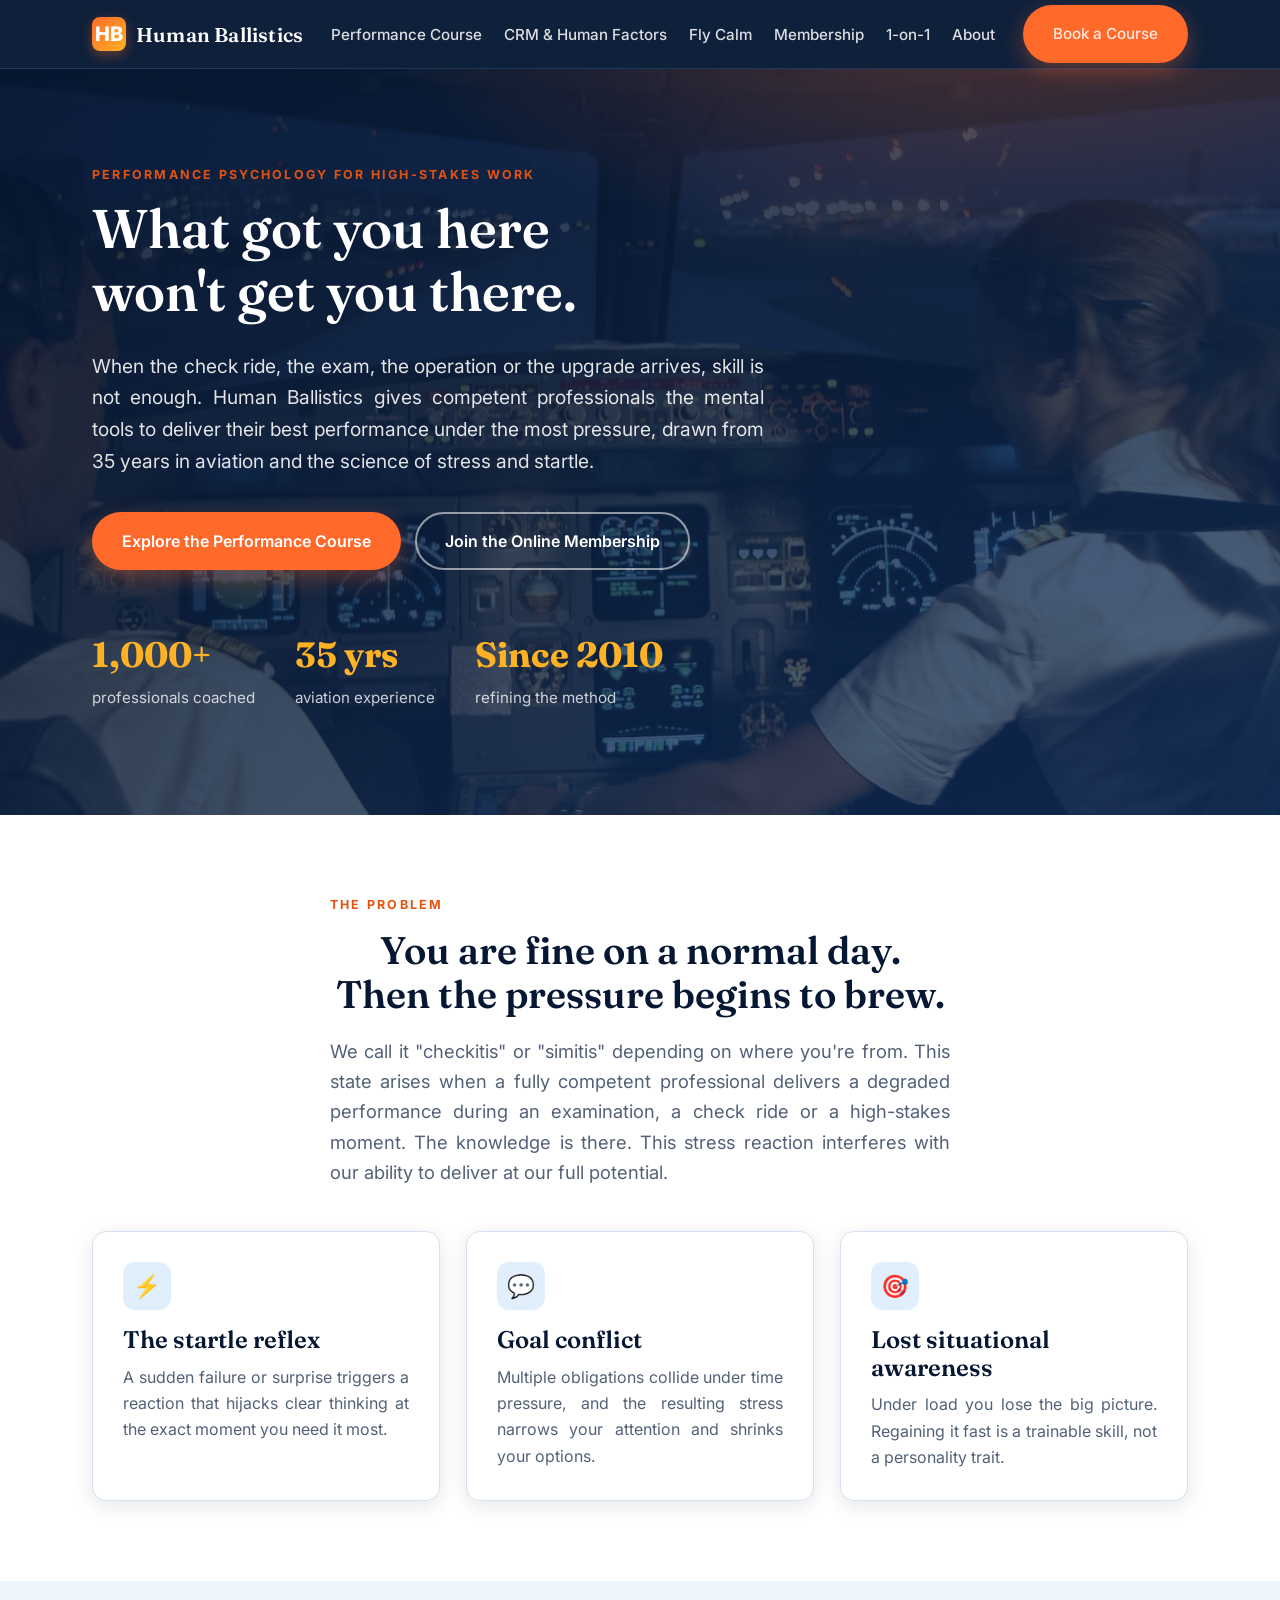
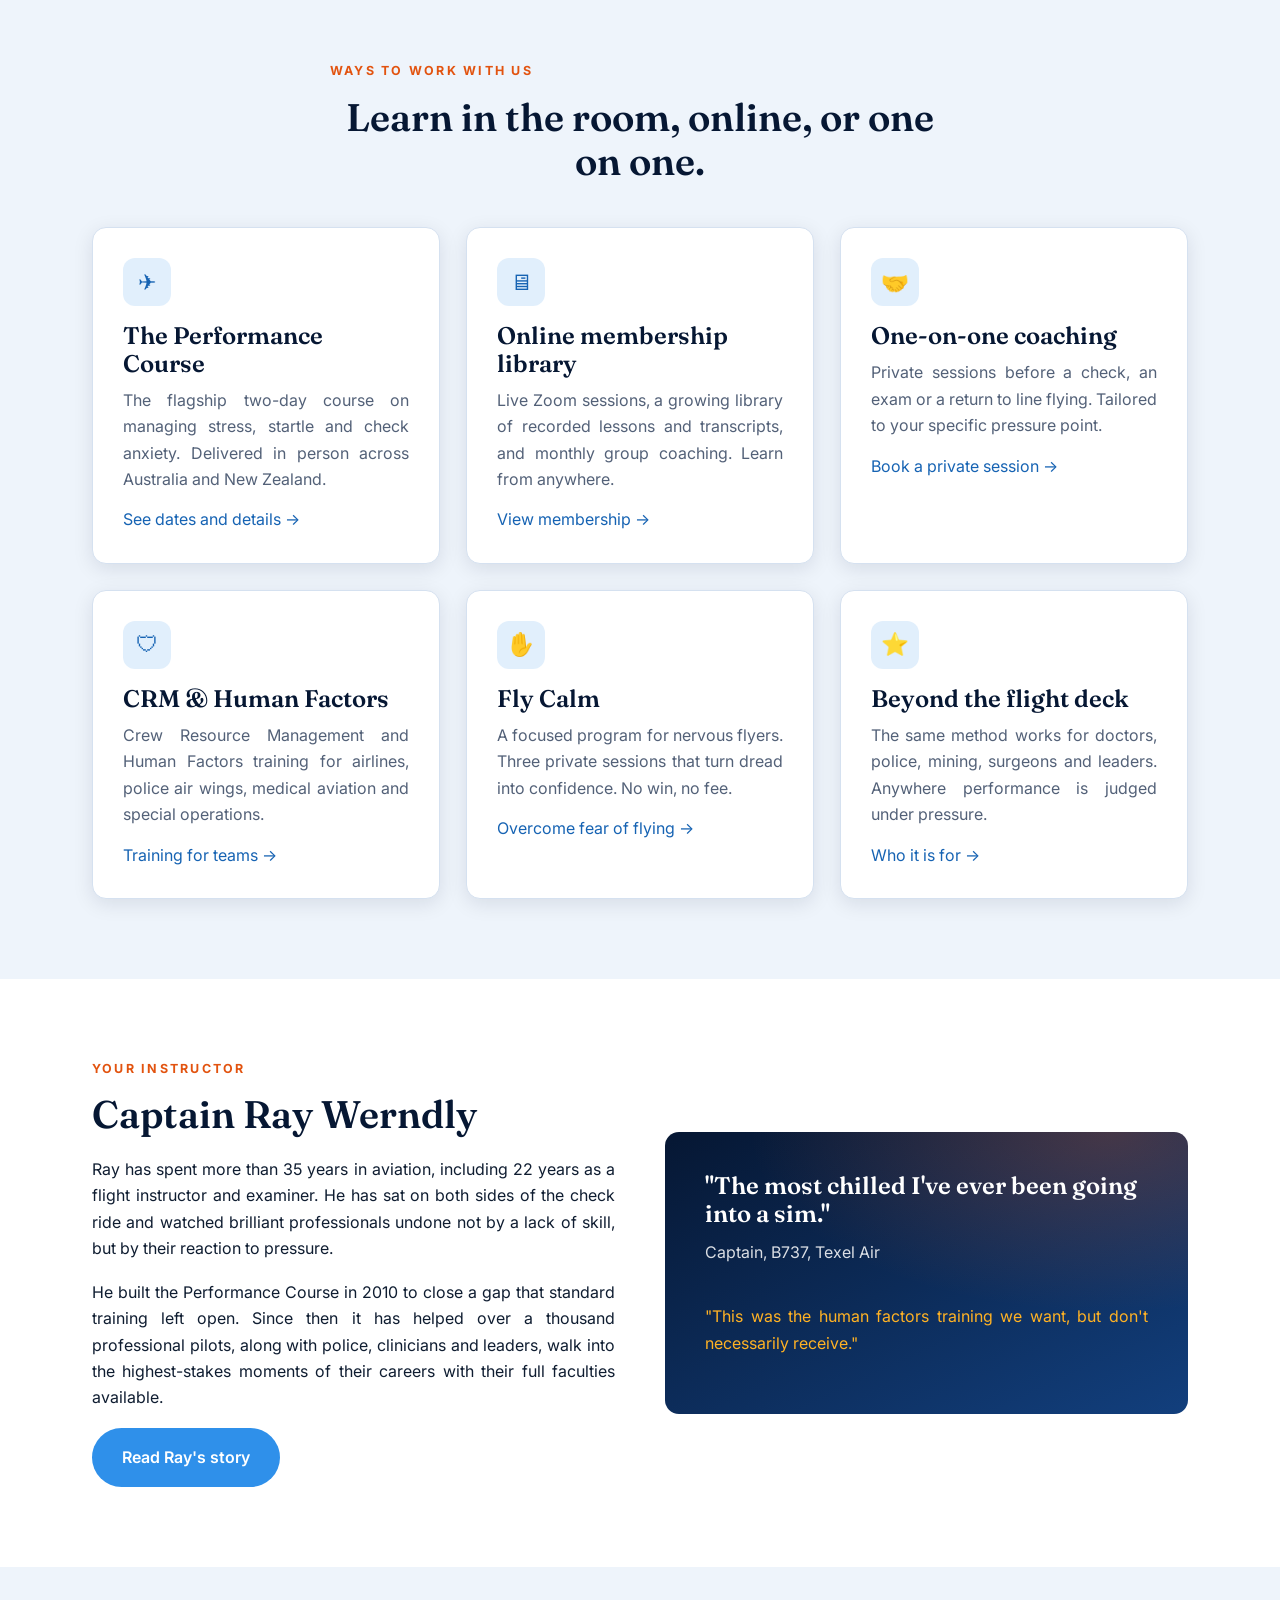
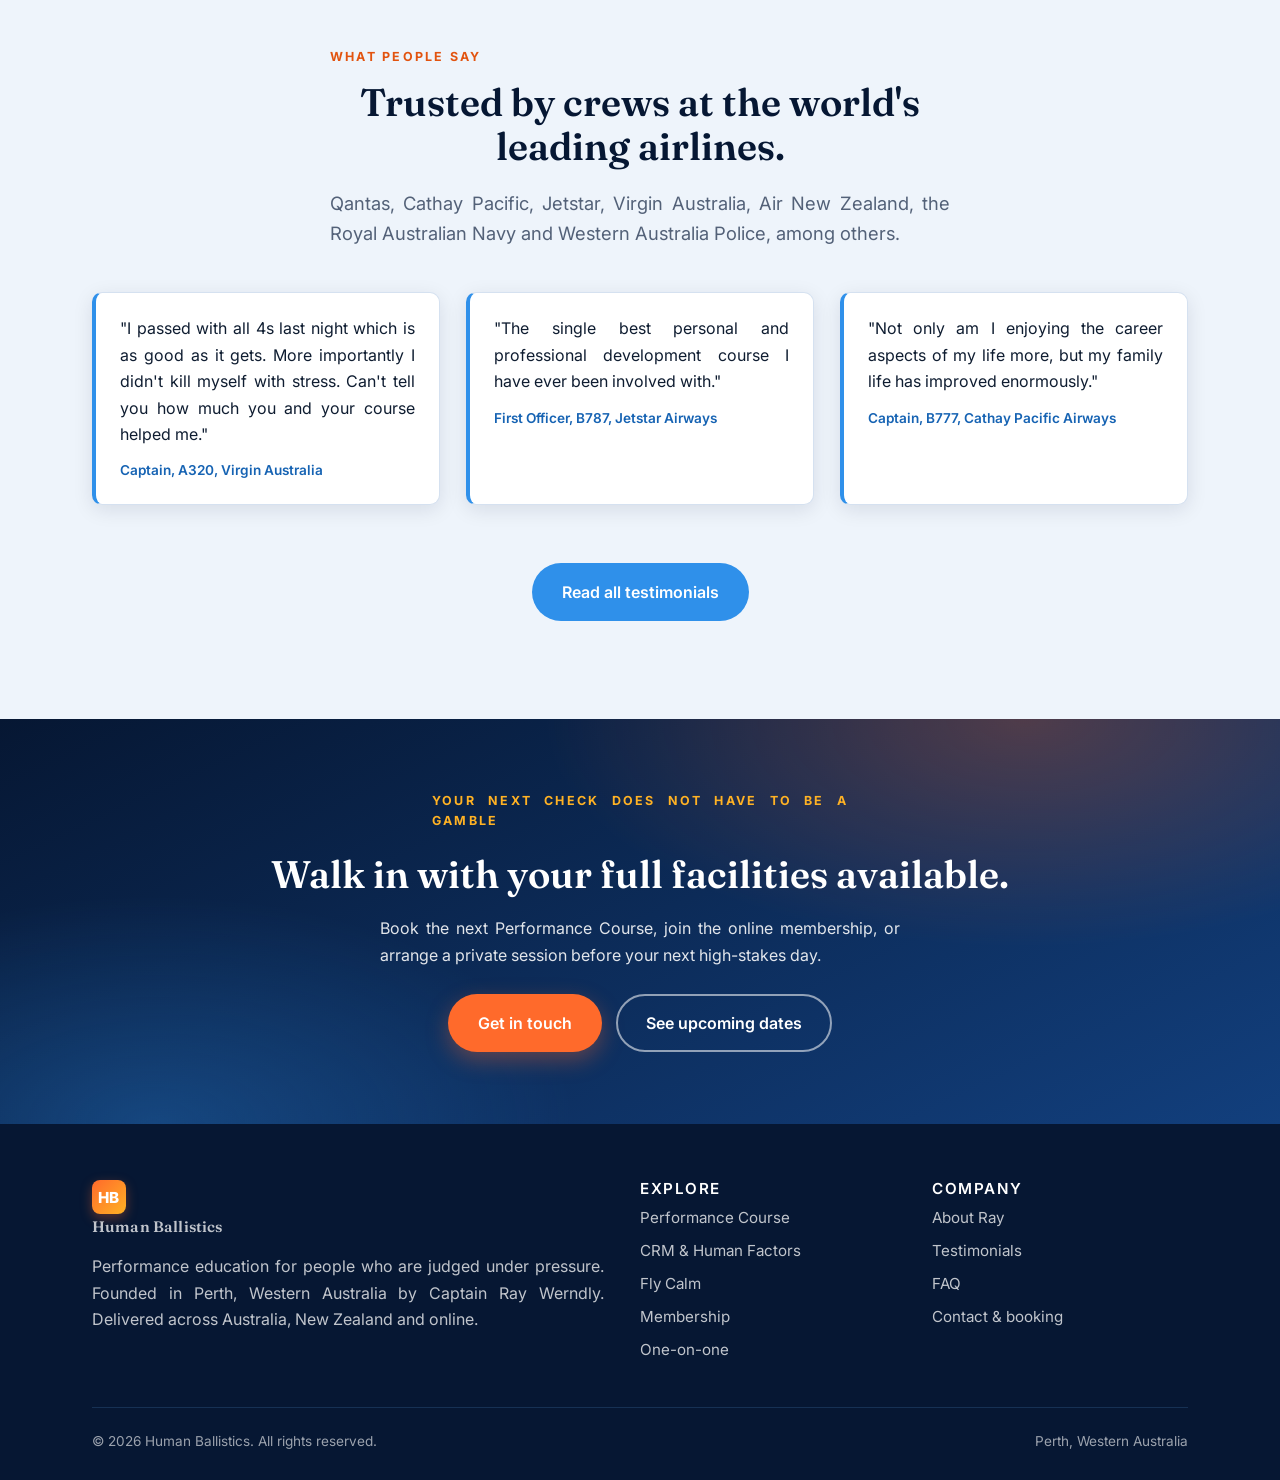
==== index.html @ b088965b "Add files via upload" ====
<!DOCTYPE html>
<html lang="en-AU">
<head>
  <meta charset="UTF-8">
  <meta name="viewport" content="width=device-width, initial-scale=1.0">
  <title>Human Ballistics | Performance Under Pressure for High-Stakes Professionals</title>
  <meta name="description" content="Human Ballistics helps pilots, doctors, police and high-stakes professionals perform at their best when it counts. Founded by Captain Ray Werndly. Live courses, online sessions and one-on-one coaching.">
  <link rel="preconnect" href="https://fonts.googleapis.com">
  <link rel="preconnect" href="https://fonts.gstatic.com" crossorigin>
  <link href="https://fonts.googleapis.com/css2?family=Fraunces:opsz,wght@9..144,400;9..144,600&family=Inter:wght@400;500;600;700&display=swap" rel="stylesheet">
  <link rel="stylesheet" href="css/styles.css">
</head>
<body>

  <!-- HEADER -->
  <header class="site-header">
    <div class="container nav">
      <a class="brand" href="index.html">
        <span class="mark">HB</span> Human Ballistics
      </a>
      <button class="nav-toggle" aria-label="Menu">&#9776;</button>
      <ul class="nav-links">
        <li><a href="performance-course.html">Performance Course</a></li>
        <li><a href="crm-humanfactors.html">CRM &amp; Human Factors</a></li>
        <li><a href="fly-calm.html">Fly Calm</a></li>
        <li><a href="membership.html">Membership</a></li>
        <li><a href="one-on-one.html">1-on-1</a></li>
        <li><a href="about.html">About</a></li>
        <li class="nav-cta"><a class="btn btn-primary" href="contact.html">Book a Course</a></li>
      </ul>
    </div>
  </header>

  <!-- HERO -->
  <section class="hero hero--photo" style="background-image:url('assets/hero-cockpit-dusk.jpg')">
    <div class="container">
      <p class="eyebrow">Performance psychology for high-stakes work</p>
      <h1>What got you here won't get you there.</h1>
      <p class="lead">When the check ride, the exam, the operation or the upgrade arrives, skill is not enough. Human Ballistics gives competent professionals the mental tools to deliver their best performance under the most pressure, drawn from 35 years in aviation and the science of stress and startle.</p>
      <div class="hero-cta">
        <a class="btn btn-primary" href="performance-course.html">Explore the Performance Course</a>
        <a class="btn btn-ghost" href="membership.html">Join the Online Membership</a>
      </div>
      <div class="hero-stats">
        <div class="stat"><strong>1,000+</strong><span>professionals coached</span></div>
        <div class="stat"><strong>35 yrs</strong><span>aviation experience</span></div>
        <div class="stat"><strong>Since 2010</strong><span>refining the method</span></div>
      </div>
    </div>
  </section>

  <!-- PROBLEM -->
  <section class="section alt">
    <div class="container">
      <div class="section-head center">
        <p class="eyebrow">The problem</p>
        <h2>You are fine on a normal day. Then the pressure begins to brew.</h2>
        <p class="lead">We call it "checkitis" or "simitis" depending on where you're from. This state arises when a fully competent professional delivers a degraded performance during an examination, a check ride or a high-stakes moment. The knowledge is there. This stress reaction interferes with our ability to deliver at our full potential.</p>
      </div>
      <div class="grid grid-3">
        <div class="card">
          <div class="icon">&#9889;</div>
          <h3>The startle reflex</h3>
          <p>A sudden failure or surprise triggers a reaction that hijacks clear thinking at the exact moment you need it most.</p>
        </div>
        <div class="card">
          <div class="icon">&#128172;</div>
          <h3>Goal conflict</h3>
          <p>Multiple obligations collide under time pressure, and the resulting stress narrows your attention and shrinks your options.</p>
        </div>
        <div class="card">
          <div class="icon">&#127919;</div>
          <h3>Lost situational awareness</h3>
          <p>Under load you lose the big picture. Regaining it fast is a trainable skill, not a personality trait.</p>
        </div>
      </div>
    </div>
  </section>

  <!-- OFFERINGS -->
  <section class="section">
    <div class="container">
      <div class="section-head center">
        <p class="eyebrow">Ways to work with us</p>
        <h2>Learn in the room, online, or one on one.</h2>
      </div>
      <div class="grid grid-3">
        <div class="card">
          <div class="icon">&#9992;</div>
          <h3>The Performance Course</h3>
          <p>The flagship two-day course on managing stress, startle and check anxiety. Delivered in person across Australia and New Zealand.</p>
          <p style="margin-top:14px"><a href="performance-course.html">See dates and details &rarr;</a></p>
        </div>
        <div class="card">
          <div class="icon">&#128421;</div>
          <h3>Online membership library</h3>
          <p>Live Zoom sessions, a growing library of recorded lessons and transcripts, and monthly group coaching. Learn from anywhere.</p>
          <p style="margin-top:14px"><a href="membership.html">View membership &rarr;</a></p>
        </div>
        <div class="card">
          <div class="icon">&#129309;</div>
          <h3>One-on-one coaching</h3>
          <p>Private sessions before a check, an exam or a return to line flying. Tailored to your specific pressure point.</p>
          <p style="margin-top:14px"><a href="one-on-one.html">Book a private session &rarr;</a></p>
        </div>
        <div class="card">
          <div class="icon">&#128737;</div>
          <h3>CRM &amp; Human Factors</h3>
          <p>Crew Resource Management and Human Factors training for airlines, police air wings, medical aviation and special operations.</p>
          <p style="margin-top:14px"><a href="crm-humanfactors.html">Training for teams &rarr;</a></p>
        </div>
        <div class="card">
          <div class="icon">&#9995;</div>
          <h3>Fly Calm</h3>
          <p>A focused program for nervous flyers. Three private sessions that turn dread into confidence. No win, no fee.</p>
          <p style="margin-top:14px"><a href="fly-calm.html">Overcome fear of flying &rarr;</a></p>
        </div>
        <div class="card">
          <div class="icon">&#11088;</div>
          <h3>Beyond the flight deck</h3>
          <p>The same method works for doctors, police, mining, surgeons and leaders. Anywhere performance is judged under pressure.</p>
          <p style="margin-top:14px"><a href="about.html">Who it is for &rarr;</a></p>
        </div>
      </div>
    </div>
  </section>

  <!-- FOUNDER -->
  <section class="section alt">
    <div class="container split">
      <div>
        <p class="eyebrow">Your instructor</p>
        <h2>Captain Ray Werndly</h2>
        <p>Ray has spent more than 35 years in aviation, including 22 years as a flight instructor and examiner. He has sat on both sides of the check ride and watched brilliant professionals undone not by a lack of skill, but by their reaction to pressure.</p>
        <p>He built the Performance Course in 2010 to close a gap that standard training left open. Since then it has helped over a thousand professional pilots, along with police, clinicians and leaders, walk into the highest-stakes moments of their careers with their full faculties available.</p>
        <a class="btn btn-dark" href="about.html">Read Ray's story</a>
      </div>
      <div class="panel">
        <h3>"The most chilled I've ever been going into a sim."</h3>
        <p>Captain, B737, Texel Air</p>
        <p style="margin-top:20px; color: var(--amber);">"This was the human factors training we want, but don't necessarily receive."</p>
      </div>
    </div>
  </section>

  <!-- TESTIMONIAL STRIP -->
  <section class="section">
    <div class="container">
      <div class="section-head center">
        <p class="eyebrow">What people say</p>
        <h2>Trusted by crews at the world's leading airlines.</h2>
        <p class="lead">Qantas, Cathay Pacific, Jetstar, Virgin Australia, Air New Zealand, the Royal Australian Navy and Western Australia Police, among others.</p>
      </div>
      <div class="grid grid-3">
        <div class="quote">
          <p>"I passed with all 4s last night which is as good as it gets. More importantly I didn't kill myself with stress. Can't tell you how much you and your course helped me."</p>
          <div class="who">Captain, A320, Virgin Australia</div>
        </div>
        <div class="quote">
          <p>"The single best personal and professional development course I have ever been involved with."</p>
          <div class="who">First Officer, B787, Jetstar Airways</div>
        </div>
        <div class="quote">
          <p>"Not only am I enjoying the career aspects of my life more, but my family life has improved enormously."</p>
          <div class="who">Captain, B777, Cathay Pacific Airways</div>
        </div>
      </div>
      <p class="center" style="margin-top:32px"><a class="btn btn-dark" href="testimonials.html">Read all testimonials</a></p>
    </div>
  </section>

  <!-- CTA BAND -->
  <section class="cta-band">
    <div class="container">
      <p class="eyebrow" style="color: var(--amber);">Your next check does not have to be a gamble</p>
      <h2>Walk in with your full facilities available.</h2>
      <p>Book the next Performance Course, join the online membership, or arrange a private session before your next high-stakes day.</p>
      <div class="hero-cta" style="justify-content:center">
        <a class="btn btn-primary" href="contact.html">Get in touch</a>
        <a class="btn btn-ghost" href="performance-course.html">See upcoming dates</a>
      </div>
    </div>
  </section>

  <!-- FOOTER -->
  <footer class="site-footer">
    <div class="container">
      <div class="footer-grid">
        <div>
          <a class="brand" href="index.html" style="margin-bottom:14px"><span class="mark">HB</span> Human Ballistics</a>
          <p>Performance education for people who are judged under pressure. Founded in Perth, Western Australia by Captain Ray Werndly. Delivered across Australia, New Zealand and online.</p>
        </div>
        <div>
          <h4>Explore</h4>
          <a href="performance-course.html">Performance Course</a>
          <a href="crm-humanfactors.html">CRM &amp; Human Factors</a>
          <a href="fly-calm.html">Fly Calm</a>
          <a href="membership.html">Membership</a>
          <a href="one-on-one.html">One-on-one</a>
        </div>
        <div>
          <h4>Company</h4>
          <a href="about.html">About Ray</a>
          <a href="testimonials.html">Testimonials</a>
          <a href="faq.html">FAQ</a>
          <a href="contact.html">Contact &amp; booking</a>
        </div>
      </div>
      <!-- REBRAND NOTE: when the business is renamed, replace "Human Ballistics" and the "HB" monogram everywhere, and turn the line below into: Formerly Human Ballistics (humanballistics.com). -->
      <div class="footer-bottom">
        <span>&copy; <span class="year">2026</span> Human Ballistics. All rights reserved.</span>
        <span>Perth, Western Australia</span>
      </div>
    </div>
  </footer>

  <script src="js/main.js"></script>
</body>
</html>
---- css/styles.css ----
/* =========================================================
   Human Ballistics - shared stylesheet
   "Flight deck at dusk" aviation palette, sales-forward.
   Deep sky-blue gradients + sunset glow, with a punchy
   sunset-orange call-to-action colour.
   To rebrand: change the palette values in :root below and
   the wordmark text in each page header.
   ========================================================= */

:root {
  /* Deep sky (backgrounds, headers, gradients) */
  --navy: #061733;
  --navy-2: #0c2a57;
  --slate: #123f7d;

  /* Sky blue (aviation accent) */
  --sky: #2f90ea;
  --sky-light: #6bb8ff;
  --sky-dark: #1663b3;

  /* Sunset orange (the sales / call-to-action colour) */
  --accent: #ff6a2b;
  --accent-dark: #e2530f;

  /* Instrument amber (numbers, highlights). --amber kept as an
     alias so any older references still resolve. */
  --gold: #ffb224;
  --gold-dark: #d98a00;
  --amber: #ffb224;
  --amber-dark: #d98a00;

  --cream: #eef4fb;
  --ink: #0f1d31;
  --muted: #536178;
  --line: #d5e1f0;
  --white: #ffffff;

  --maxw: 1140px;
  --radius: 14px;
  --shadow: 0 12px 42px rgba(6, 23, 51, 0.16);
  --shadow-soft: 0 5px 20px rgba(6, 23, 51, 0.10);

  --font-head: "Fraunces", Georgia, "Times New Roman", serif;
  --font-body: "Inter", -apple-system, BlinkMacSystemFont, "Segoe UI", Roboto, Helvetica, Arial, sans-serif;
}

* { box-sizing: border-box; }

html { scroll-behavior: smooth; }

body {
  margin: 0;
  font-family: var(--font-body);
  color: var(--ink);
  background: var(--cream);
  line-height: 1.65;
  -webkit-font-smoothing: antialiased;
}

h1, h2, h3, h4 {
  font-family: var(--font-head);
  font-weight: 600;
  line-height: 1.15;
  color: var(--navy);
  margin: 0 0 0.5em;
}

h1 { font-size: clamp(2.1rem, 5vw, 3.4rem); }
h2 { font-size: clamp(1.6rem, 3.4vw, 2.4rem); }
h3 { font-size: clamp(1.2rem, 2.2vw, 1.5rem); }

p { margin: 0 0 1.1em; text-align: justify; }

a { color: var(--sky-dark); text-decoration: none; }
a:hover { text-decoration: underline; }

img { max-width: 100%; display: block; }

.container {
  width: 100%;
  max-width: var(--maxw);
  margin: 0 auto;
  padding: 0 22px;
}

.eyebrow {
  text-transform: uppercase;
  letter-spacing: 0.18em;
  font-size: 0.78rem;
  font-weight: 700;
  color: var(--accent-dark);
  margin-bottom: 0.8rem;
}

/* ---------- Buttons ---------- */
.btn {
  display: inline-block;
  padding: 14px 28px;
  border-radius: 999px;
  font-weight: 600;
  font-size: 1rem;
  cursor: pointer;
  border: 2px solid transparent;
  transition: transform 0.15s ease, box-shadow 0.15s ease, background 0.15s ease;
  text-decoration: none;
}
.btn:hover { text-decoration: none; transform: translateY(-2px); }
.btn-primary {
  background: var(--accent);
  color: var(--white);
  box-shadow: 0 8px 22px rgba(255, 106, 43, 0.34);
}
.btn-primary:hover { background: var(--accent-dark); color: var(--white); box-shadow: 0 10px 26px rgba(255, 106, 43, 0.42); }
.btn-ghost { background: transparent; color: var(--white); border-color: rgba(255,255,255,0.55); }
.btn-ghost:hover { background: rgba(255,255,255,0.14); }
.btn-dark { background: var(--sky); color: var(--white); }
.btn-dark:hover { background: var(--sky-dark); color: var(--white); }

/* ---------- Header / nav ---------- */
.site-header {
  position: sticky;
  top: 0;
  z-index: 50;
  background: rgba(6, 23, 51, 0.96);
  backdrop-filter: blur(8px);
  color: var(--white);
  border-bottom: 1px solid rgba(107,184,255,0.16);
}
.nav {
  display: flex;
  align-items: center;
  justify-content: space-between;
  height: 68px;
}
.brand {
  display: flex;
  align-items: center;
  gap: 10px;
  color: var(--white);
  font-family: var(--font-head);
  font-weight: 600;
  font-size: 1.25rem;
  letter-spacing: 0.01em;
}
.brand:hover { text-decoration: none; }
.brand .mark {
  width: 34px; height: 34px;
  display: grid; place-items: center;
  border-radius: 8px;
  background: linear-gradient(135deg, var(--accent) 0%, var(--gold) 100%);
  color: var(--white);
  font-weight: 800;
  font-family: var(--font-body);
  box-shadow: 0 4px 12px rgba(255,106,43,0.35);
}
.nav-links {
  display: flex;
  align-items: center;
  gap: 22px;
  list-style: none;
  margin: 0; padding: 0;
}
.nav-links a {
  color: rgba(255,255,255,0.85);
  font-size: 0.95rem;
  font-weight: 500;
}
.nav-links a:hover { color: var(--white); text-decoration: none; }
.nav-links a.active { color: var(--sky-light); }
.nav-cta { margin-left: 6px; }

.nav-toggle {
  display: none;
  background: none;
  border: 0;
  color: var(--white);
  font-size: 1.6rem;
  cursor: pointer;
}

/* ---------- Hero ---------- */
.hero {
  background:
    radial-gradient(1100px 480px at 78% -15%, rgba(255,106,43,0.30), transparent 60%),
    radial-gradient(900px 520px at 8% 8%, rgba(47,144,234,0.34), transparent 58%),
    linear-gradient(155deg, var(--navy) 0%, var(--navy-2) 46%, var(--slate) 100%);
  color: var(--white);
  padding: 96px 0 104px;
  position: relative;
  overflow: hidden;
}
.hero h1 { color: var(--white); max-width: 15ch; }
.hero .lead {
  font-size: 1.2rem;
  color: rgba(255,255,255,0.88);
  max-width: 56ch;
  margin-bottom: 1.8em;
}
.hero-cta { display: flex; gap: 14px; flex-wrap: wrap; }
.hero-stats {
  display: flex;
  gap: 40px;
  margin-top: 56px;
  flex-wrap: wrap;
}
.hero-stats .stat strong {
  display: block;
  font-family: var(--font-head);
  font-size: 2.2rem;
  color: var(--gold);
}
.hero-stats .stat span { color: rgba(255,255,255,0.78); font-size: 0.95rem; }

/* ---------- Sections ---------- */
.section { padding: 80px 0; }
.section-tight { padding: 56px 0; }
.section.alt { background: var(--white); }
.section-head { max-width: 62ch; margin-bottom: 44px; }
.section-head.center { margin-left: auto; margin-right: auto; text-align: center; }

/* ---------- Cards / grid ---------- */
.grid { display: grid; gap: 26px; }
.grid-3 { grid-template-columns: repeat(3, 1fr); }
.grid-2 { grid-template-columns: repeat(2, 1fr); }

.card {
  background: var(--white);
  border: 1px solid var(--line);
  border-radius: var(--radius);
  padding: 30px;
  box-shadow: var(--shadow-soft);
  transition: transform 0.18s ease, box-shadow 0.18s ease;
}
.card:hover { transform: translateY(-4px); box-shadow: var(--shadow); }
.card .icon {
  width: 48px; height: 48px;
  border-radius: 12px;
  background: rgba(47,144,234,0.14);
  color: var(--sky-dark);
  display: grid; place-items: center;
  font-size: 1.4rem;
  margin-bottom: 16px;
}
.card h3 { margin-bottom: 0.4em; }
.card p { color: var(--muted); margin-bottom: 0; }

/* Price cards */
.price-card { display: flex; flex-direction: column; }
.price-card .price {
  font-family: var(--font-head);
  font-size: 2.2rem;
  color: var(--navy);
  margin: 6px 0 2px;
}
.price-card .price small { font-size: 0.9rem; color: var(--muted); font-family: var(--font-body); }
.price-card ul { list-style: none; padding: 0; margin: 18px 0 24px; }
.price-card li { padding: 7px 0 7px 28px; position: relative; color: var(--ink); }
.price-card li::before {
  content: "\2713";
  position: absolute; left: 0; top: 7px;
  color: var(--accent); font-weight: 700;
}
.price-card .btn { margin-top: auto; text-align: center; }
.price-card.featured { border-color: var(--accent); border-width: 2px; box-shadow: var(--shadow); position: relative; }
.badge-pop {
  position: absolute; top: -13px; right: 22px;
  background: var(--accent); color: var(--white);
  font-size: 0.72rem; font-weight: 700; letter-spacing: 0.08em;
  text-transform: uppercase;
  padding: 5px 12px; border-radius: 999px;
  box-shadow: 0 4px 12px rgba(255,106,43,0.35);
}

/* ---------- Split feature ---------- */
.split { display: grid; grid-template-columns: 1fr 1fr; gap: 50px; align-items: center; }
.split .panel {
  background:
    radial-gradient(600px 300px at 85% 0%, rgba(255,106,43,0.24), transparent 60%),
    linear-gradient(155deg, var(--navy) 0%, var(--slate) 100%);
  color: var(--white); border-radius: var(--radius); padding: 40px;
  min-height: 260px; display: flex; flex-direction: column; justify-content: center;
}
.split .panel h3 { color: var(--white); }
.split .panel p { color: rgba(255,255,255,0.85); }

/* ---------- Testimonials ---------- */
.quote-grid { columns: 3; column-gap: 26px; }
.quote {
  break-inside: avoid;
  background: var(--white);
  border: 1px solid var(--line);
  border-left: 4px solid var(--sky);
  border-radius: 10px;
  padding: 22px 24px;
  margin-bottom: 26px;
  box-shadow: var(--shadow-soft);
}
.quote p { font-size: 1rem; color: var(--ink); margin-bottom: 12px; }
.quote .who { font-size: 0.85rem; color: var(--sky-dark); font-weight: 600; }

/* ---------- Steps ---------- */
.steps { counter-reset: step; display: grid; gap: 20px; }
.step { display: flex; gap: 18px; align-items: flex-start; }
.step .num {
  counter-increment: step;
  flex: 0 0 auto;
  width: 40px; height: 40px; border-radius: 50%;
  background: linear-gradient(135deg, var(--sky) 0%, var(--slate) 100%);
  color: var(--white);
  display: grid; place-items: center; font-weight: 700;
}
.step .num::before { content: counter(step); }
.step h4 { margin-bottom: 0.2em; }
.step p { color: var(--muted); margin-bottom: 0; }

/* ---------- CTA band ---------- */
.cta-band {
  background:
    radial-gradient(800px 380px at 80% 0%, rgba(255,106,43,0.28), transparent 60%),
    radial-gradient(700px 380px at 12% 100%, rgba(47,144,234,0.28), transparent 60%),
    linear-gradient(155deg, var(--navy) 0%, var(--slate) 100%);
  color: var(--white); text-align: center; padding: 72px 0;
}
.cta-band h2 { color: var(--white); }
.cta-band p { color: rgba(255,255,255,0.88); max-width: 52ch; margin: 0 auto 1.6em; }

/* ---------- FAQ ---------- */
.faq details {
  background: var(--white); border: 1px solid var(--line);
  border-radius: 10px; padding: 4px 22px; margin-bottom: 14px;
}
.faq summary {
  cursor: pointer; font-weight: 600; color: var(--navy);
  padding: 16px 0; list-style: none;
}
.faq summary::-webkit-details-marker { display: none; }
.faq summary::after { content: "+"; float: right; color: var(--accent-dark); font-size: 1.3rem; }
.faq details[open] summary::after { content: "\2212"; }
.faq details p { color: var(--muted); padding-bottom: 8px; }

/* ---------- Footer ---------- */
.site-footer {
  background: var(--navy); color: rgba(255,255,255,0.75);
  padding: 56px 0 28px; margin-top: 0;
}
.footer-grid { display: grid; grid-template-columns: 2fr 1fr 1fr; gap: 36px; }
.site-footer h4 { color: var(--white); font-family: var(--font-body); font-size: 0.95rem; text-transform: uppercase; letter-spacing: 0.1em; }
.site-footer a { color: rgba(255,255,255,0.75); display: block; margin-bottom: 8px; font-size: 0.95rem; }
.site-footer a:hover { color: var(--sky-light); text-decoration: none; }
.footer-bottom {
  border-top: 1px solid rgba(107,184,255,0.16);
  margin-top: 36px; padding-top: 22px;
  display: flex; justify-content: space-between; flex-wrap: wrap; gap: 10px;
  font-size: 0.85rem; color: rgba(255,255,255,0.6);
}

/* ---------- Utility ---------- */
.center { text-align: center; }
.mt-0 { margin-top: 0; }
.lead { font-size: 1.15rem; color: var(--muted); }
.pill {
  display: inline-block; padding: 5px 14px; border-radius: 999px;
  background: rgba(47,144,234,0.14); color: var(--sky-dark);
  font-size: 0.8rem; font-weight: 600; margin-bottom: 12px;
}
.note {
  background: rgba(255,178,36,0.12);
  border: 1px solid rgba(255,178,36,0.42);
  border-radius: 10px; padding: 16px 20px; color: var(--ink);
}

/* ---------- Photo hero (a real image behind the brand gradient) ----------
   Each page sets its own background-image inline on the .hero--photo section,
   for example: <section class="hero hero--photo" style="background-image:url('assets/xxx.jpg')">
   The ::before overlay keeps the same darkening gradient and orange glow on
   every page, so the heroes feel uniform while each photo differs.            */
.hero--photo {
  position: relative;
  isolation: isolate;
  background-size: cover;
  background-position: center 40%;
  background-repeat: no-repeat;
}
.hero--photo::before {
  content: "";
  position: absolute;
  inset: 0;
  z-index: 0;
  pointer-events: none;
  background:
    radial-gradient(1100px 480px at 80% -12%, rgba(255,106,43,0.30), transparent 60%),
    linear-gradient(155deg, rgba(6,23,51,0.90) 0%, rgba(10,32,66,0.82) 48%, rgba(16,52,104,0.72) 100%);
}
.hero--photo > .container { position: relative; z-index: 1; }

/* ---------- Images ---------- */
.figure-img {
  width: 100%;
  border-radius: var(--radius);
  box-shadow: var(--shadow);
  display: block;
}
.figure-cap {
  font-size: 0.88rem;
  color: var(--muted);
  margin-top: 10px;
  text-align: center;
}
/* Dark frame for diagrams that have a black background (e.g. the performance curve) */
.figure-dark {
  background: linear-gradient(160deg, var(--navy) 0%, var(--slate) 100%);
  border-radius: var(--radius);
  padding: 22px;
  box-shadow: var(--shadow);
}
.figure-dark img { width: 100%; border-radius: 8px; display: block; }
.media-round { border-radius: var(--radius); box-shadow: var(--shadow); width: 100%; aspect-ratio: 3 / 2; object-fit: cover; display: block; }
/* Wide cinematic banner (e.g. an airliner across the top of a page) */
.banner-img {
  width: 100%; aspect-ratio: 3 / 1; object-fit: cover; object-position: center 45%;
  border-radius: var(--radius); box-shadow: var(--shadow); display: block;
}
@media (max-width: 700px) { .banner-img { aspect-ratio: 16 / 10; } }

/* Small country flag next to a heading */
.flag {
  width: 26px; height: auto; border-radius: 4px;
  vertical-align: middle; margin-right: 9px;
  box-shadow: 0 1px 3px rgba(6,23,51,0.25);
}

/* ---------- Responsive ---------- */
@media (max-width: 900px) {
  .grid-3 { grid-template-columns: 1fr; }
  .grid-2 { grid-template-columns: 1fr; }
  .split { grid-template-columns: 1fr; }
  .quote-grid { columns: 2; }
  .footer-grid { grid-template-columns: 1fr 1fr; }
  .nav-links {
    display: none;
    position: absolute; top: 68px; left: 0; right: 0;
    flex-direction: column; align-items: flex-start;
    background: var(--navy); padding: 18px 22px; gap: 16px;
    border-bottom: 1px solid rgba(107,184,255,0.16);
  }
  .nav-links.open { display: flex; }
  .nav-toggle { display: block; }
  .hero-stats { gap: 28px; }
}
@media (max-width: 560px) {
  .quote-grid { columns: 1; }
  .footer-grid { grid-template-columns: 1fr; }
  .hero { padding: 68px 0 76px; }
  .section { padding: 56px 0; }
}
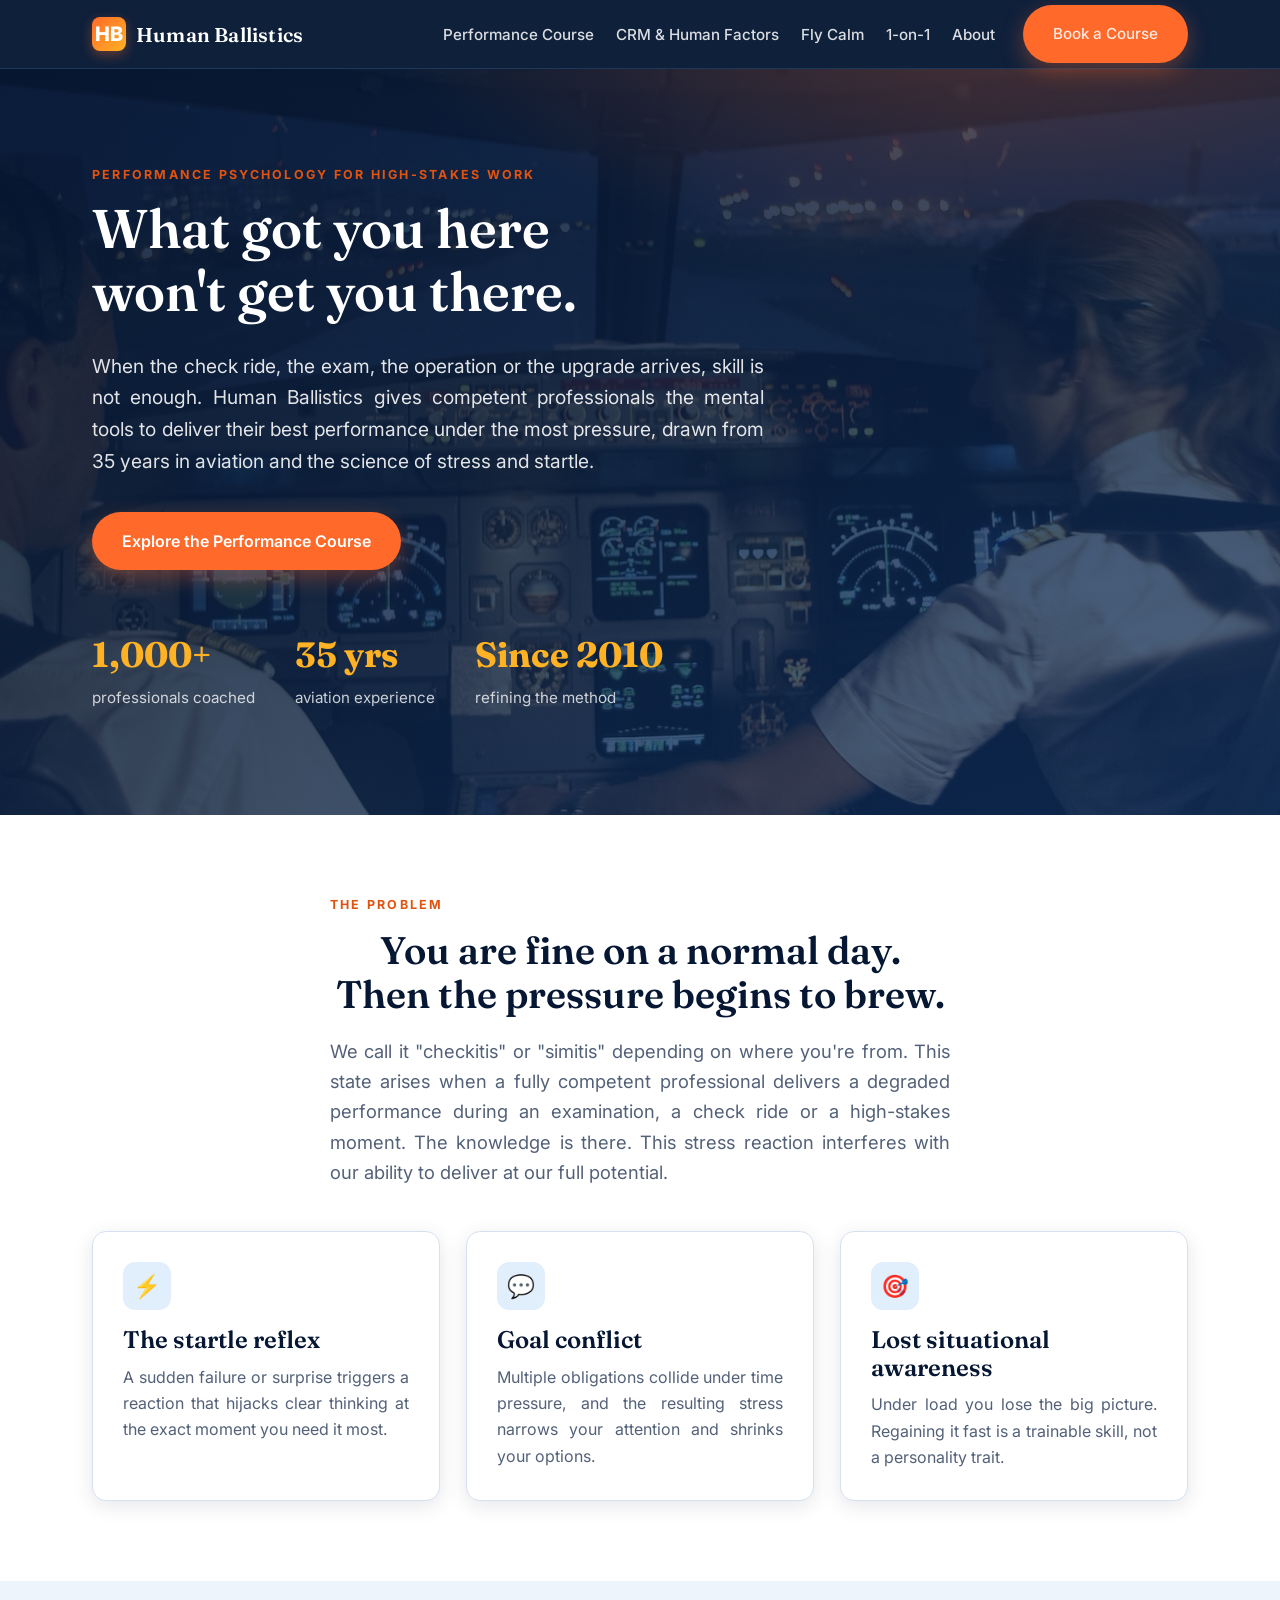
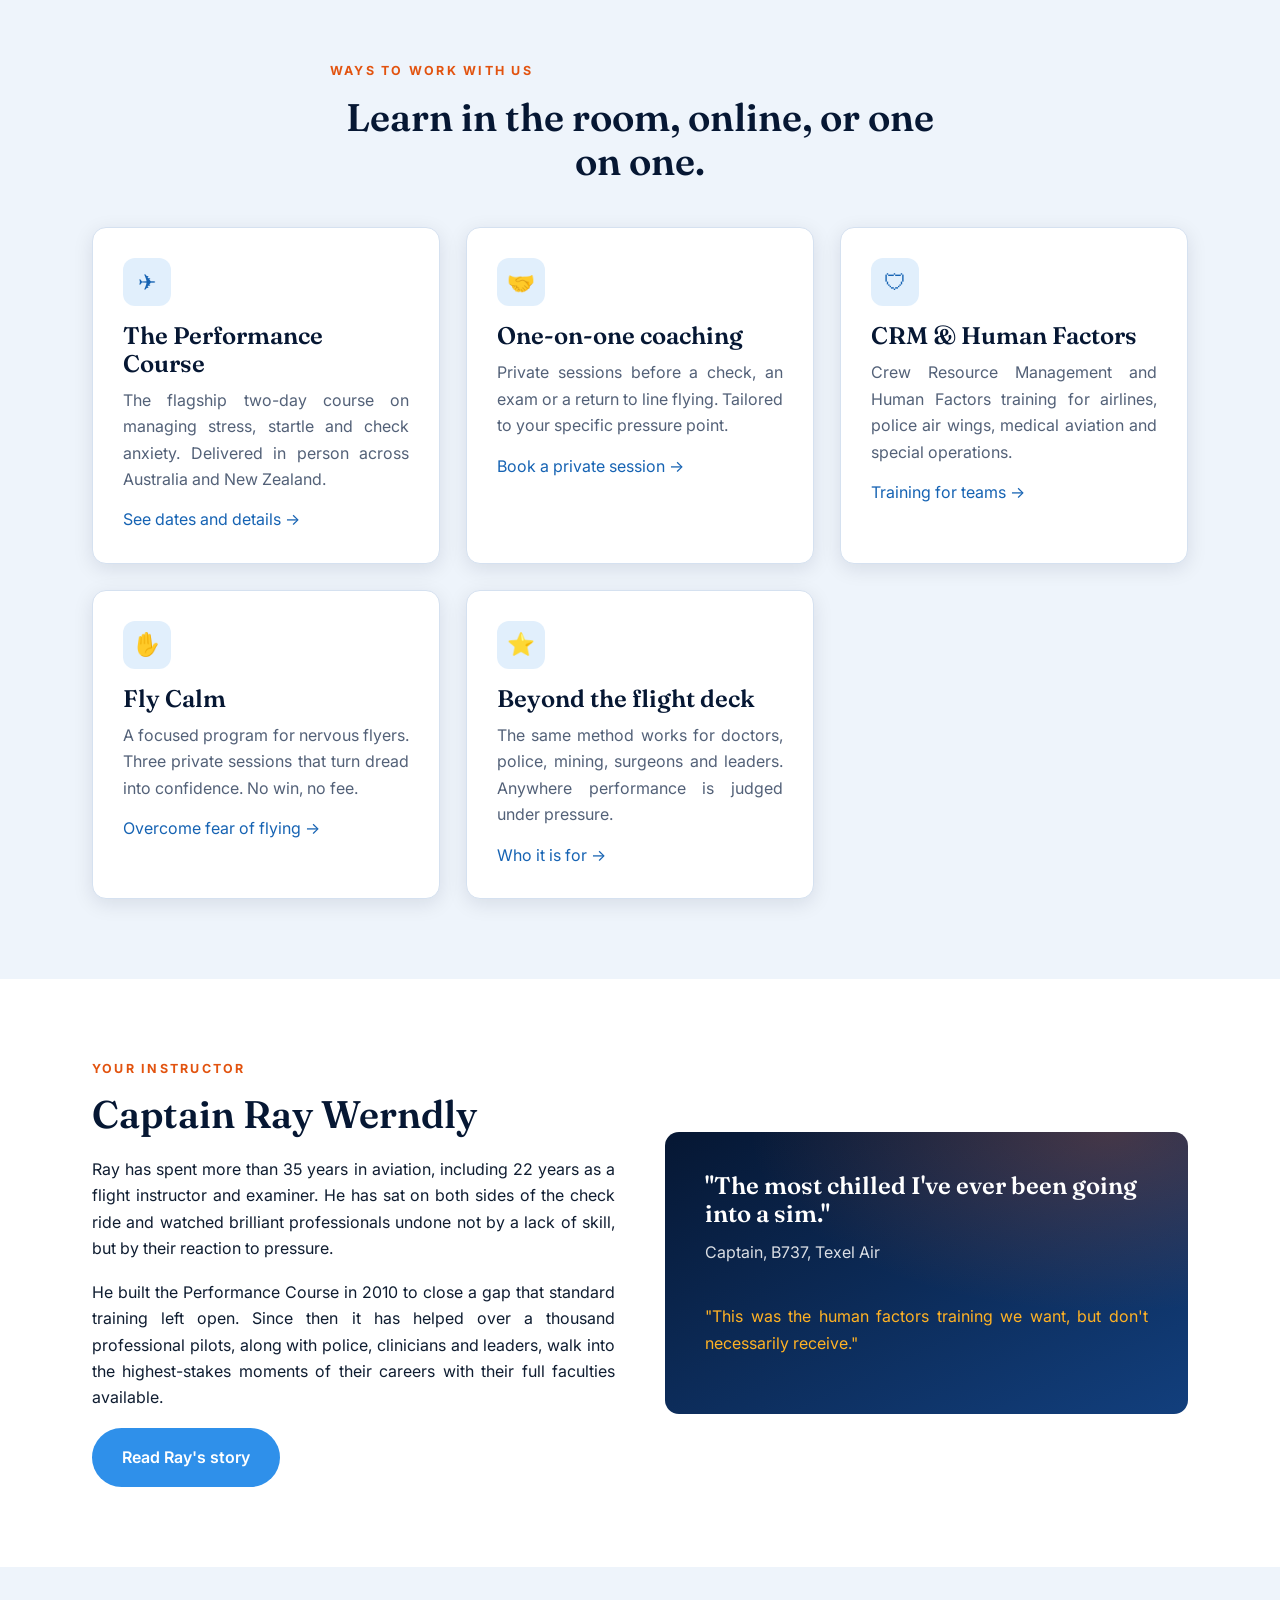
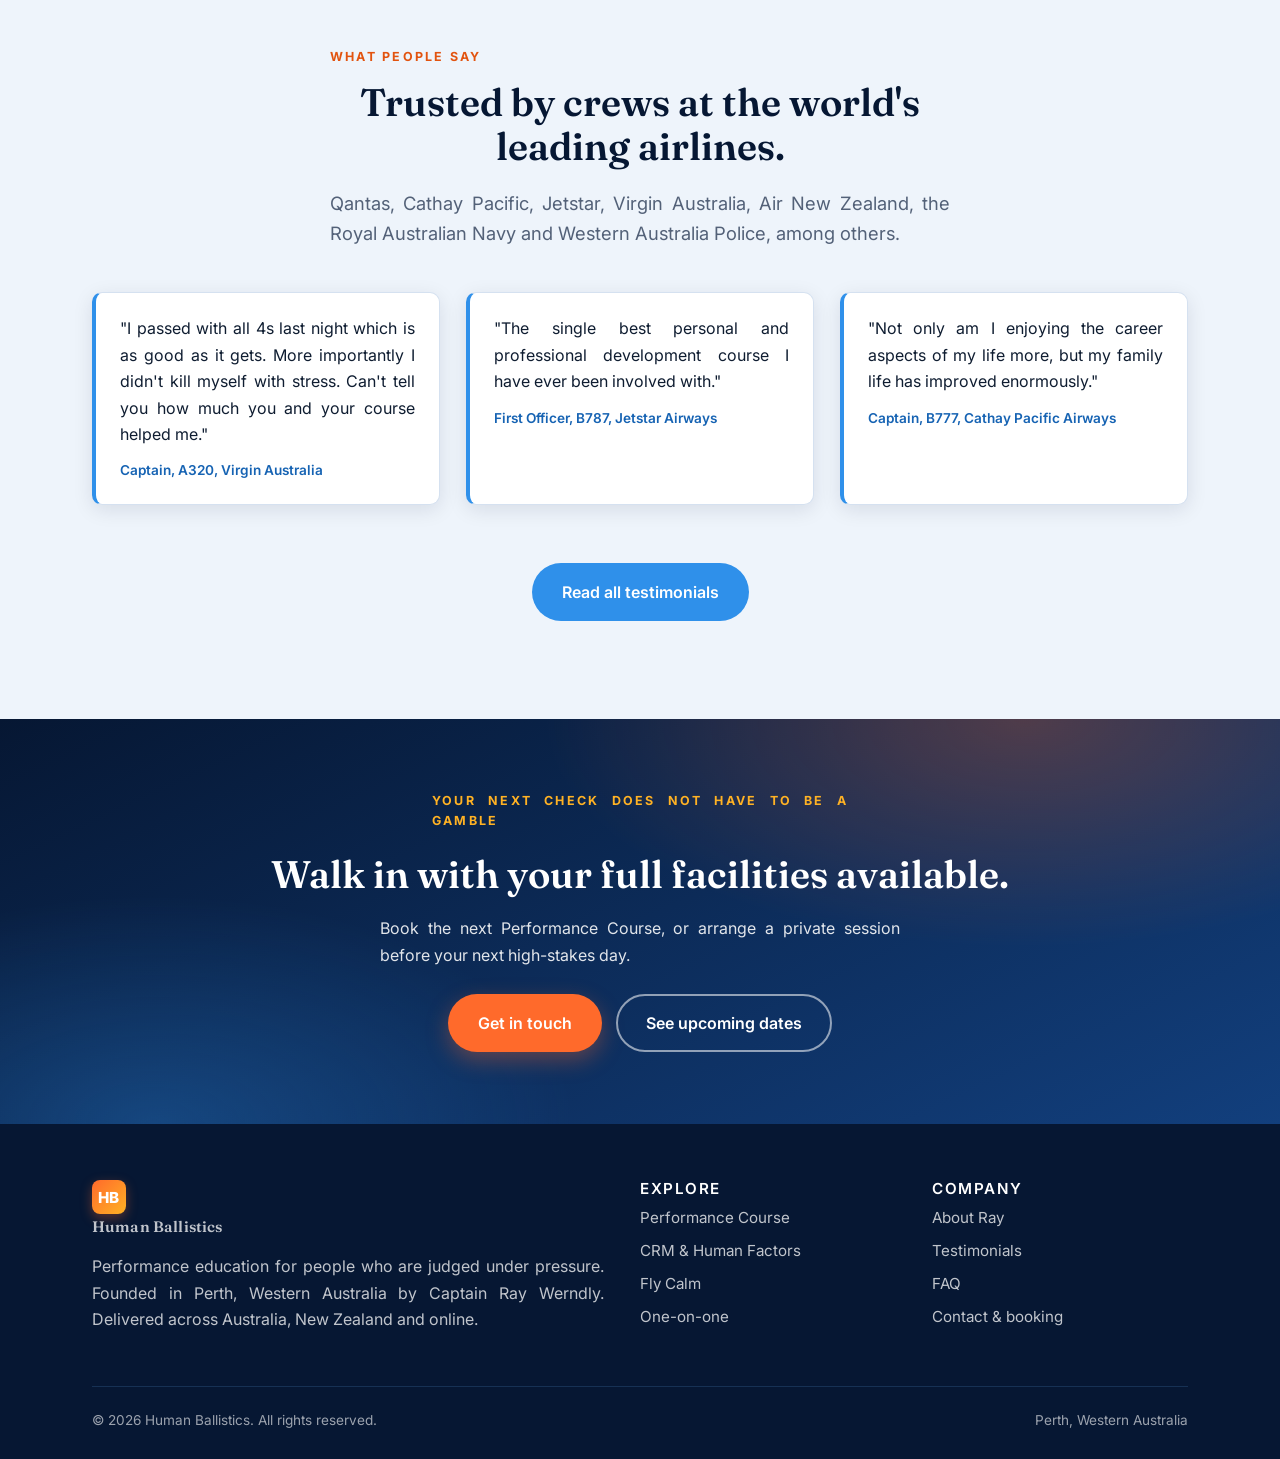
==== commit 93a3ab9b: "Add files via upload" ====
--- a/index.html
+++ b/index.html
@@ -23,7 +23,6 @@
         <li><a href="performance-course.html">Performance Course</a></li>
         <li><a href="crm-humanfactors.html">CRM &amp; Human Factors</a></li>
         <li><a href="fly-calm.html">Fly Calm</a></li>
-        <li><a href="membership.html">Membership</a></li>
         <li><a href="one-on-one.html">1-on-1</a></li>
         <li><a href="about.html">About</a></li>
         <li class="nav-cta"><a class="btn btn-primary" href="contact.html">Book a Course</a></li>
@@ -39,7 +38,6 @@
       <p class="lead">When the check ride, the exam, the operation or the upgrade arrives, skill is not enough. Human Ballistics gives competent professionals the mental tools to deliver their best performance under the most pressure, drawn from 35 years in aviation and the science of stress and startle.</p>
       <div class="hero-cta">
         <a class="btn btn-primary" href="performance-course.html">Explore the Performance Course</a>
-        <a class="btn btn-ghost" href="membership.html">Join the Online Membership</a>
       </div>
       <div class="hero-stats">
         <div class="stat"><strong>1,000+</strong><span>professionals coached</span></div>
@@ -90,12 +88,6 @@
           <h3>The Performance Course</h3>
           <p>The flagship two-day course on managing stress, startle and check anxiety. Delivered in person across Australia and New Zealand.</p>
           <p style="margin-top:14px"><a href="performance-course.html">See dates and details &rarr;</a></p>
-        </div>
-        <div class="card">
-          <div class="icon">&#128421;</div>
-          <h3>Online membership library</h3>
-          <p>Live Zoom sessions, a growing library of recorded lessons and transcripts, and monthly group coaching. Learn from anywhere.</p>
-          <p style="margin-top:14px"><a href="membership.html">View membership &rarr;</a></p>
         </div>
         <div class="card">
           <div class="icon">&#129309;</div>
@@ -174,7 +166,7 @@
     <div class="container">
       <p class="eyebrow" style="color: var(--amber);">Your next check does not have to be a gamble</p>
       <h2>Walk in with your full facilities available.</h2>
-      <p>Book the next Performance Course, join the online membership, or arrange a private session before your next high-stakes day.</p>
+      <p>Book the next Performance Course, or arrange a private session before your next high-stakes day.</p>
       <div class="hero-cta" style="justify-content:center">
         <a class="btn btn-primary" href="contact.html">Get in touch</a>
         <a class="btn btn-ghost" href="performance-course.html">See upcoming dates</a>
@@ -195,7 +187,6 @@
           <a href="performance-course.html">Performance Course</a>
           <a href="crm-humanfactors.html">CRM &amp; Human Factors</a>
           <a href="fly-calm.html">Fly Calm</a>
-          <a href="membership.html">Membership</a>
           <a href="one-on-one.html">One-on-one</a>
         </div>
         <div>
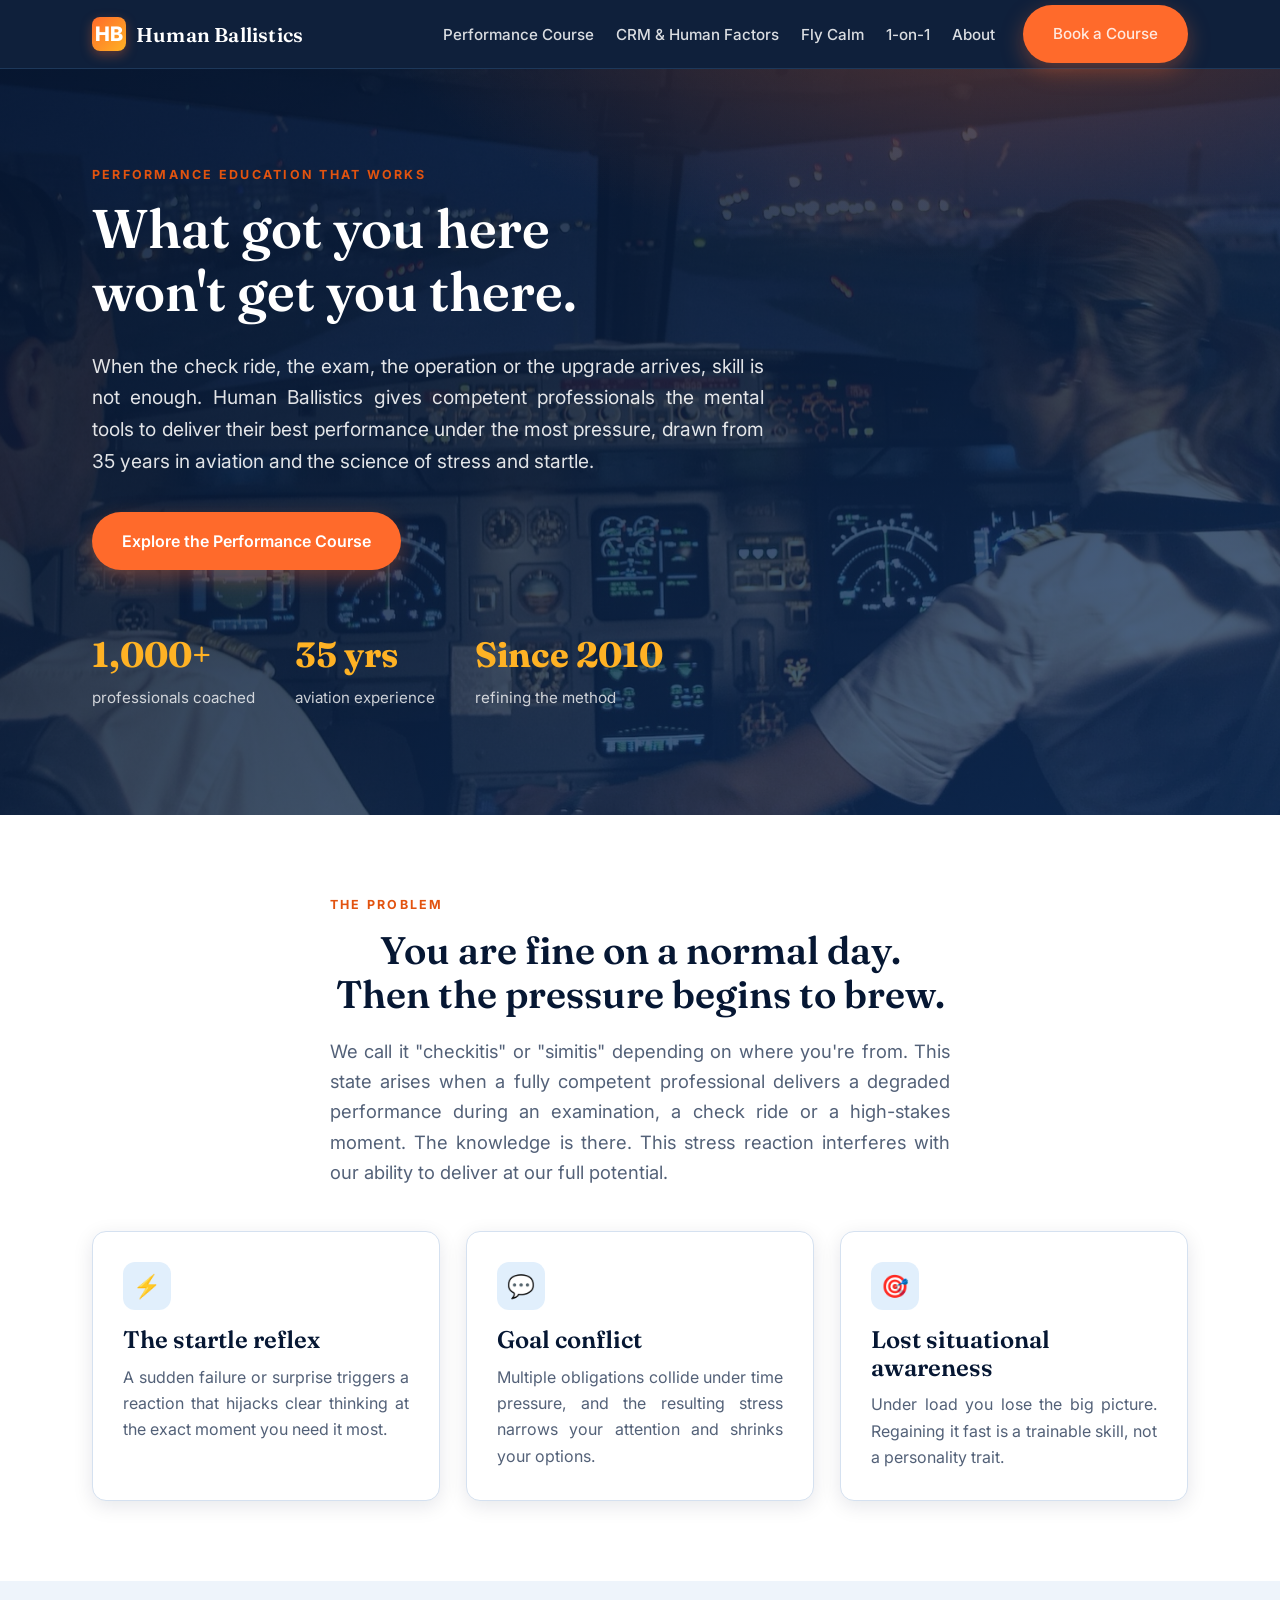
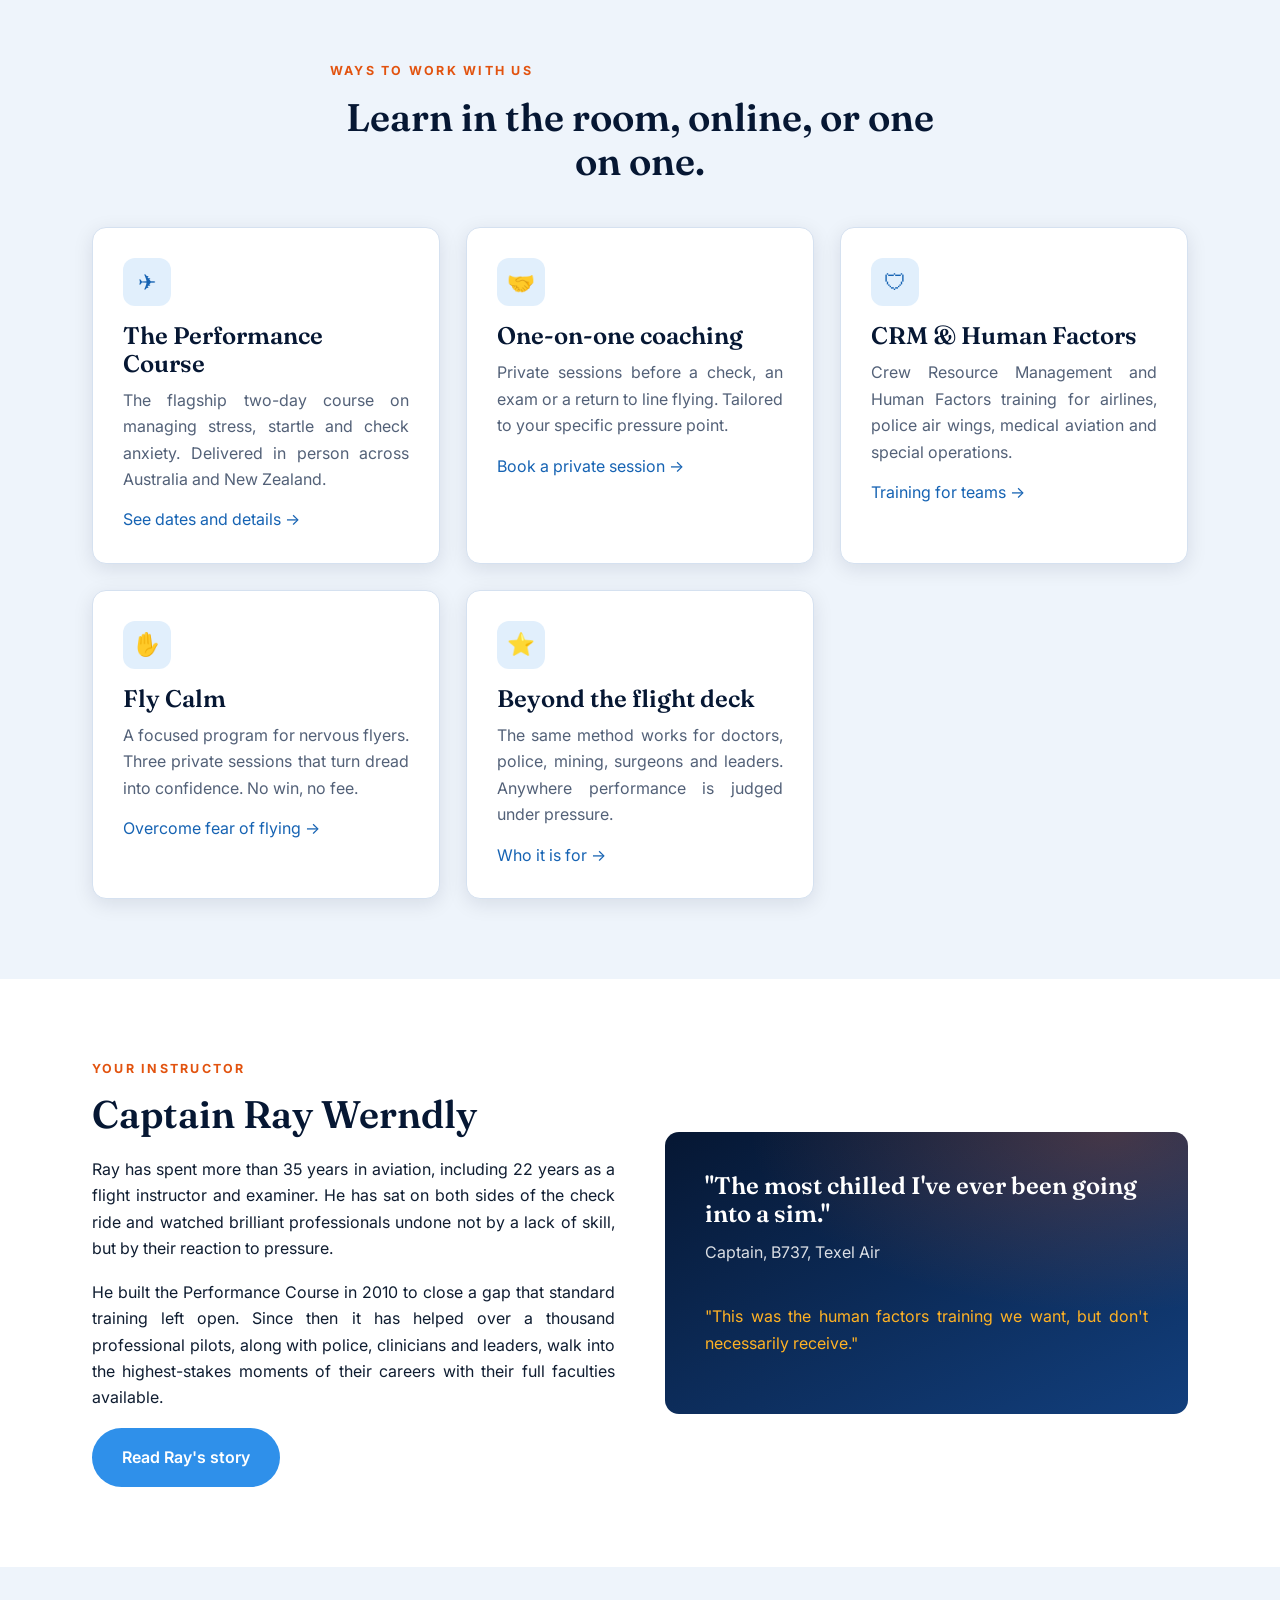
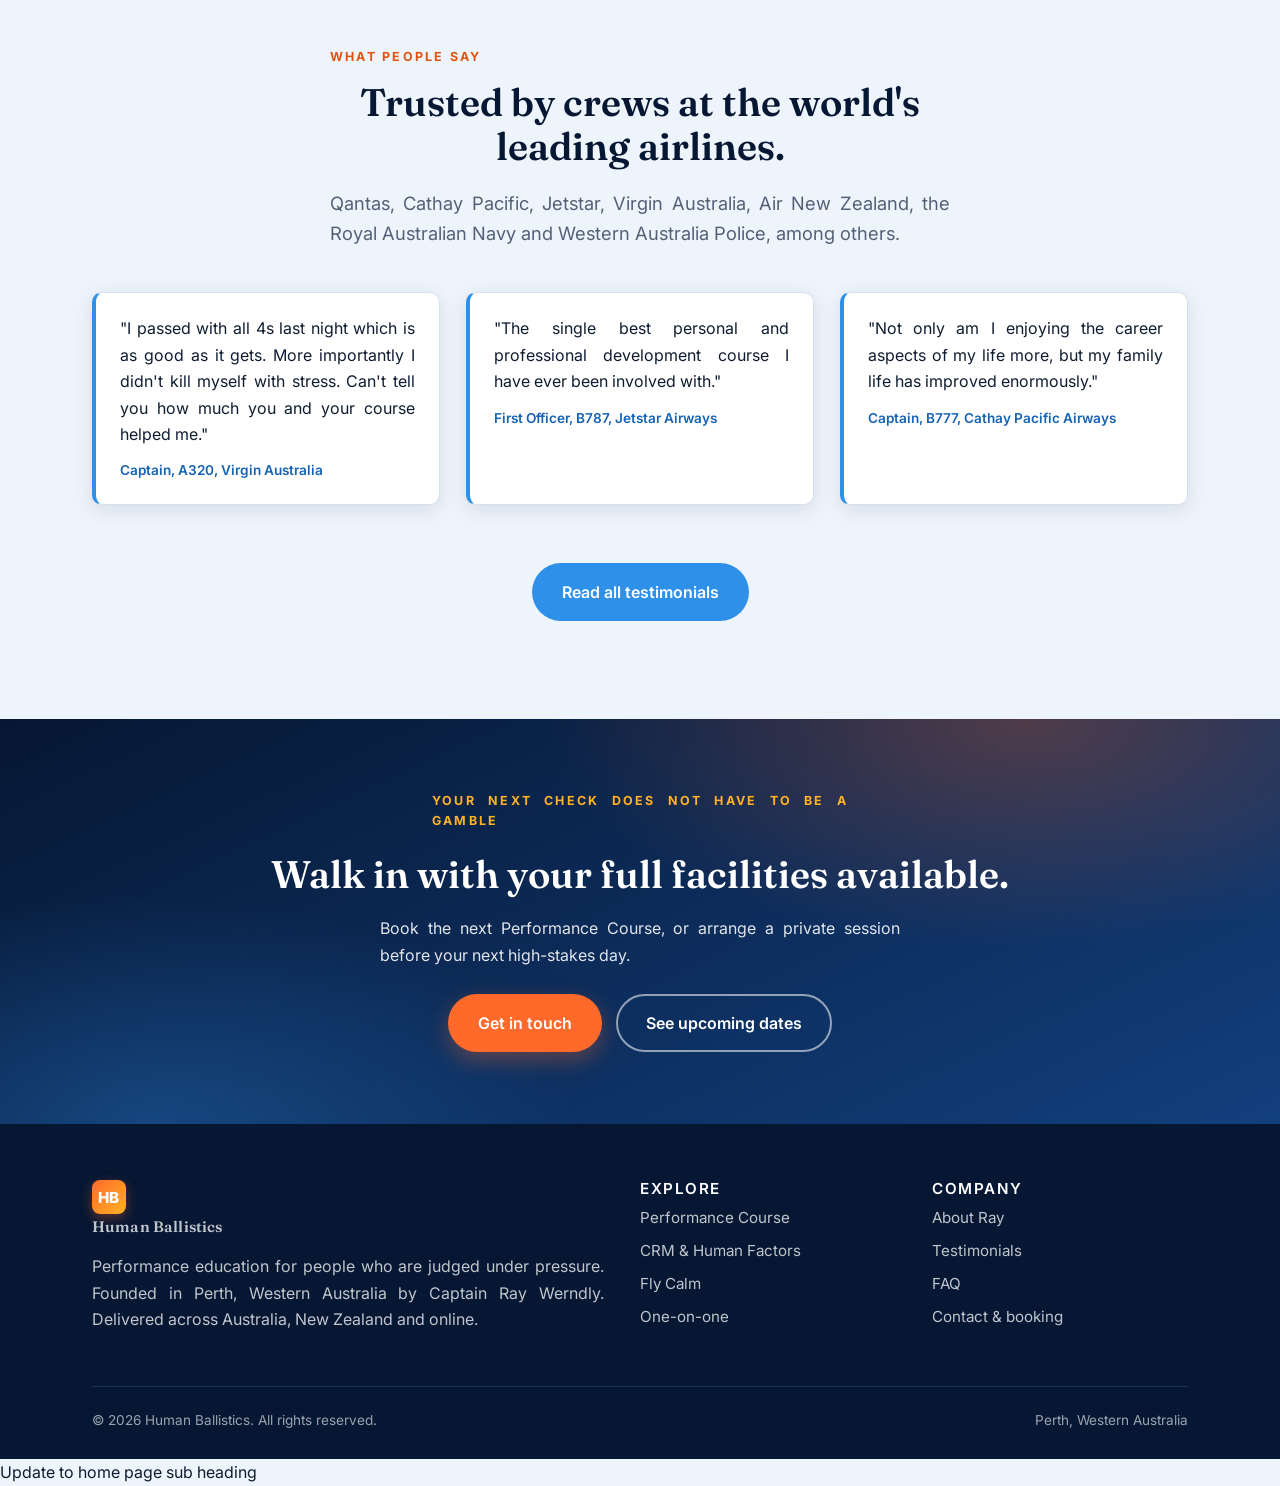
==== commit 7f4ef084: "Update home page subheading text" ====
--- a/index.html
+++ b/index.html
@@ -33,7 +33,7 @@
   <!-- HERO -->
   <section class="hero hero--photo" style="background-image:url('assets/hero-cockpit-dusk.jpg')">
     <div class="container">
-      <p class="eyebrow">Performance psychology for high-stakes work</p>
+      <p class="eyebrow">Performance education that works</p>
       <h1>What got you here won't get you there.</h1>
       <p class="lead">When the check ride, the exam, the operation or the upgrade arrives, skill is not enough. Human Ballistics gives competent professionals the mental tools to deliver their best performance under the most pressure, drawn from 35 years in aviation and the science of stress and startle.</p>
       <div class="hero-cta">
@@ -208,3 +208,4 @@
   <script src="js/main.js"></script>
 </body>
 </html>
+Update to home page sub heading
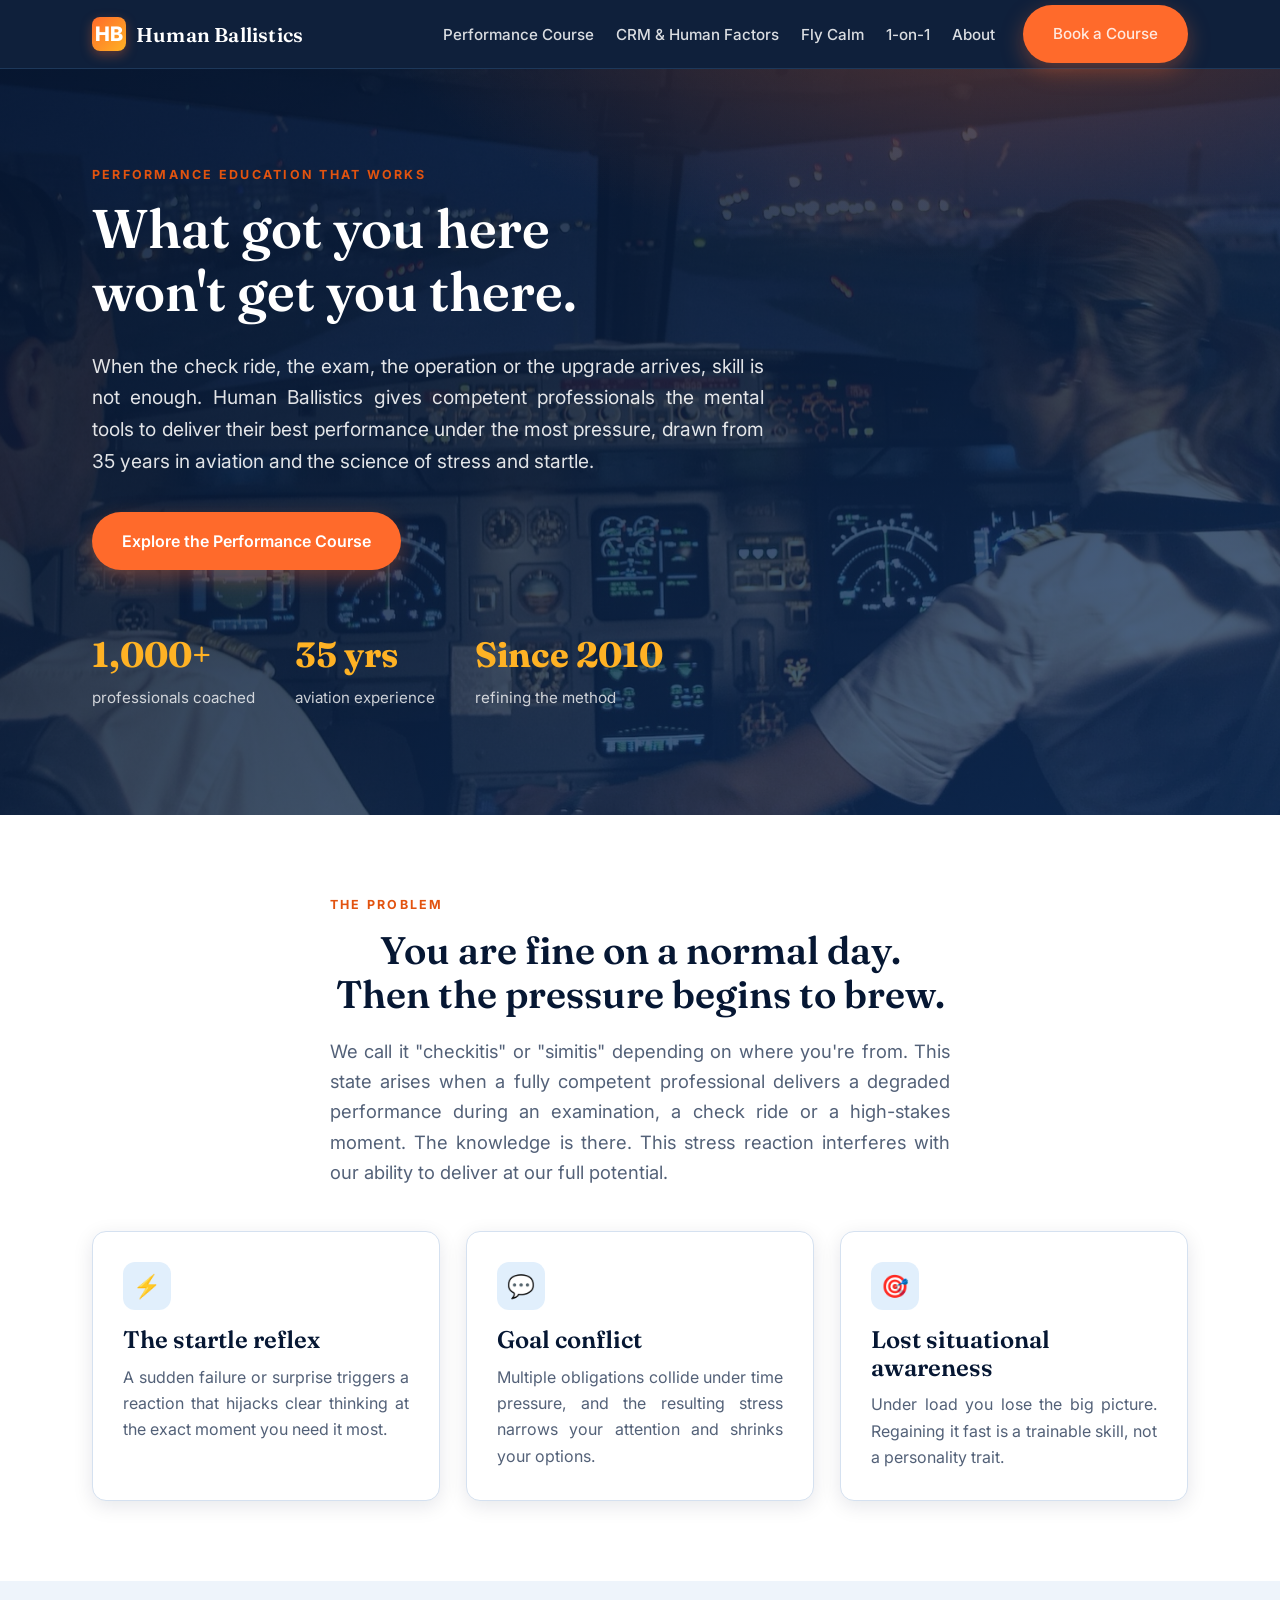
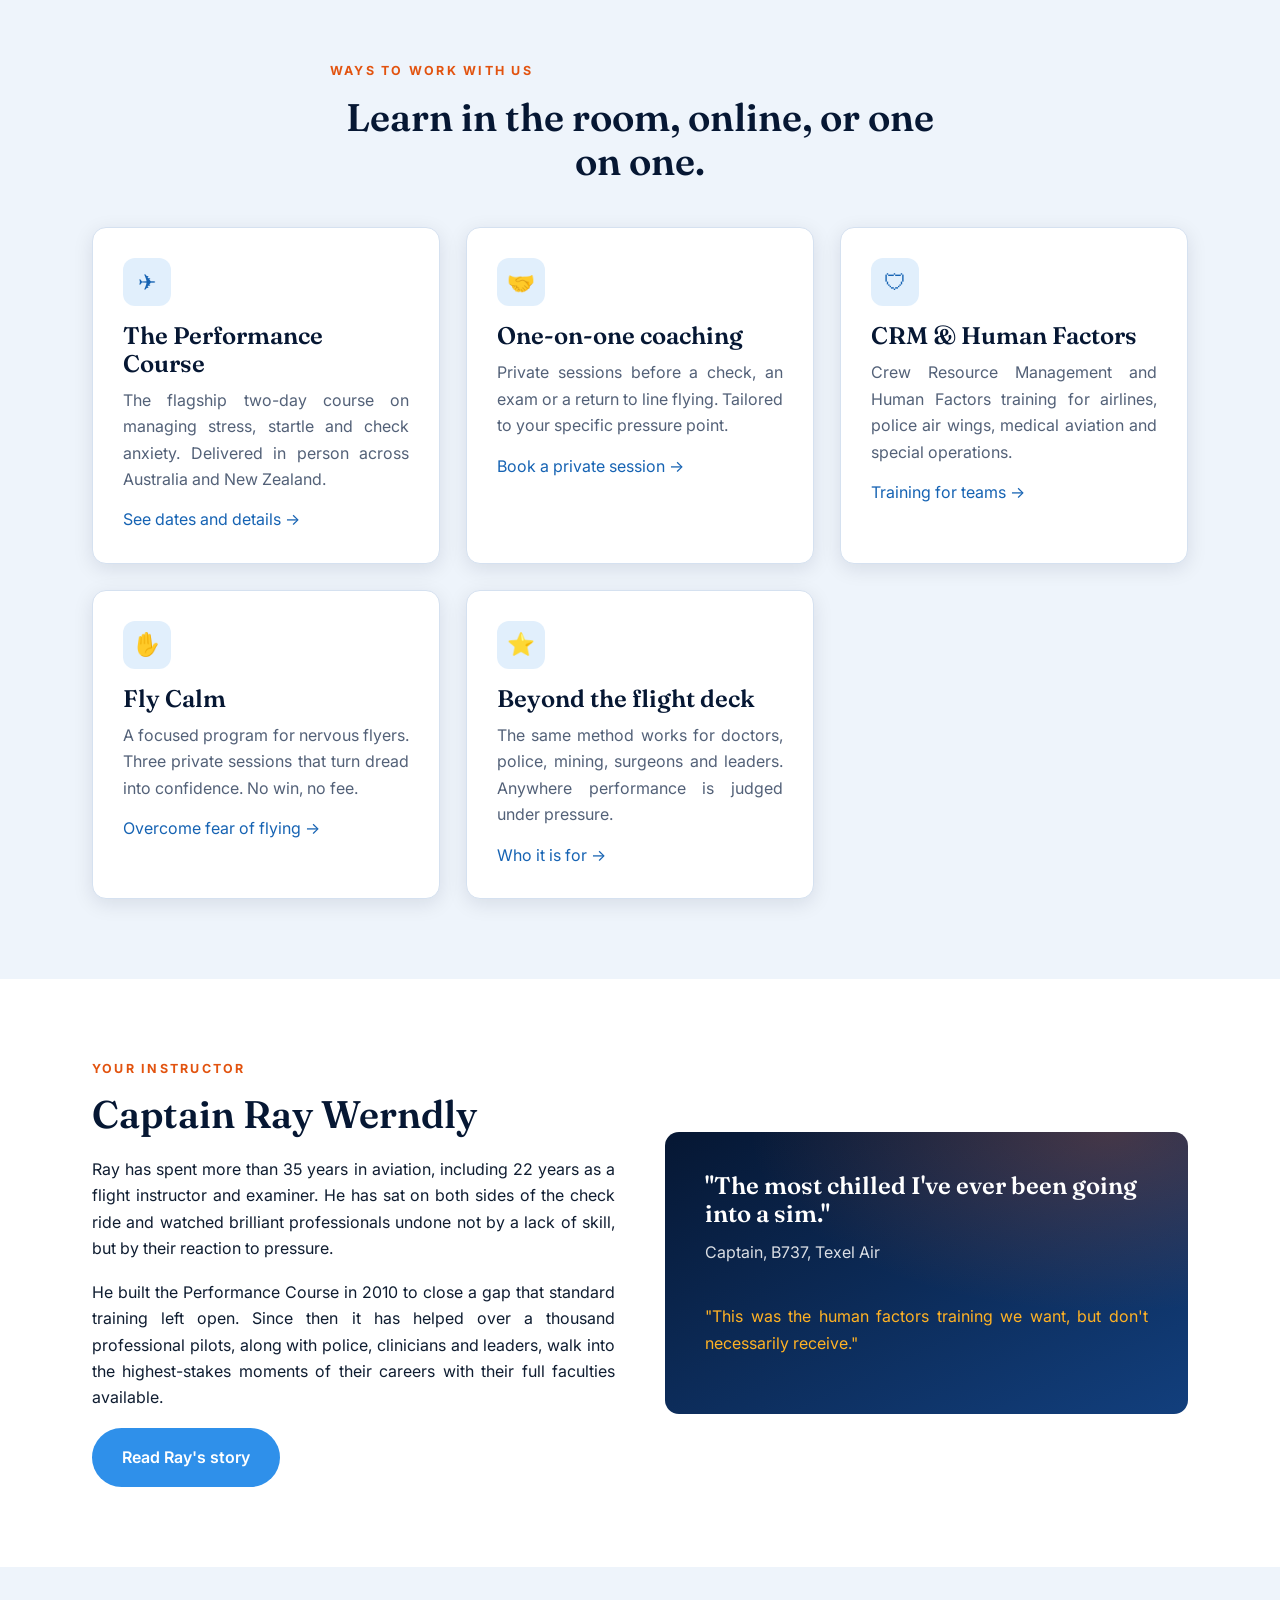
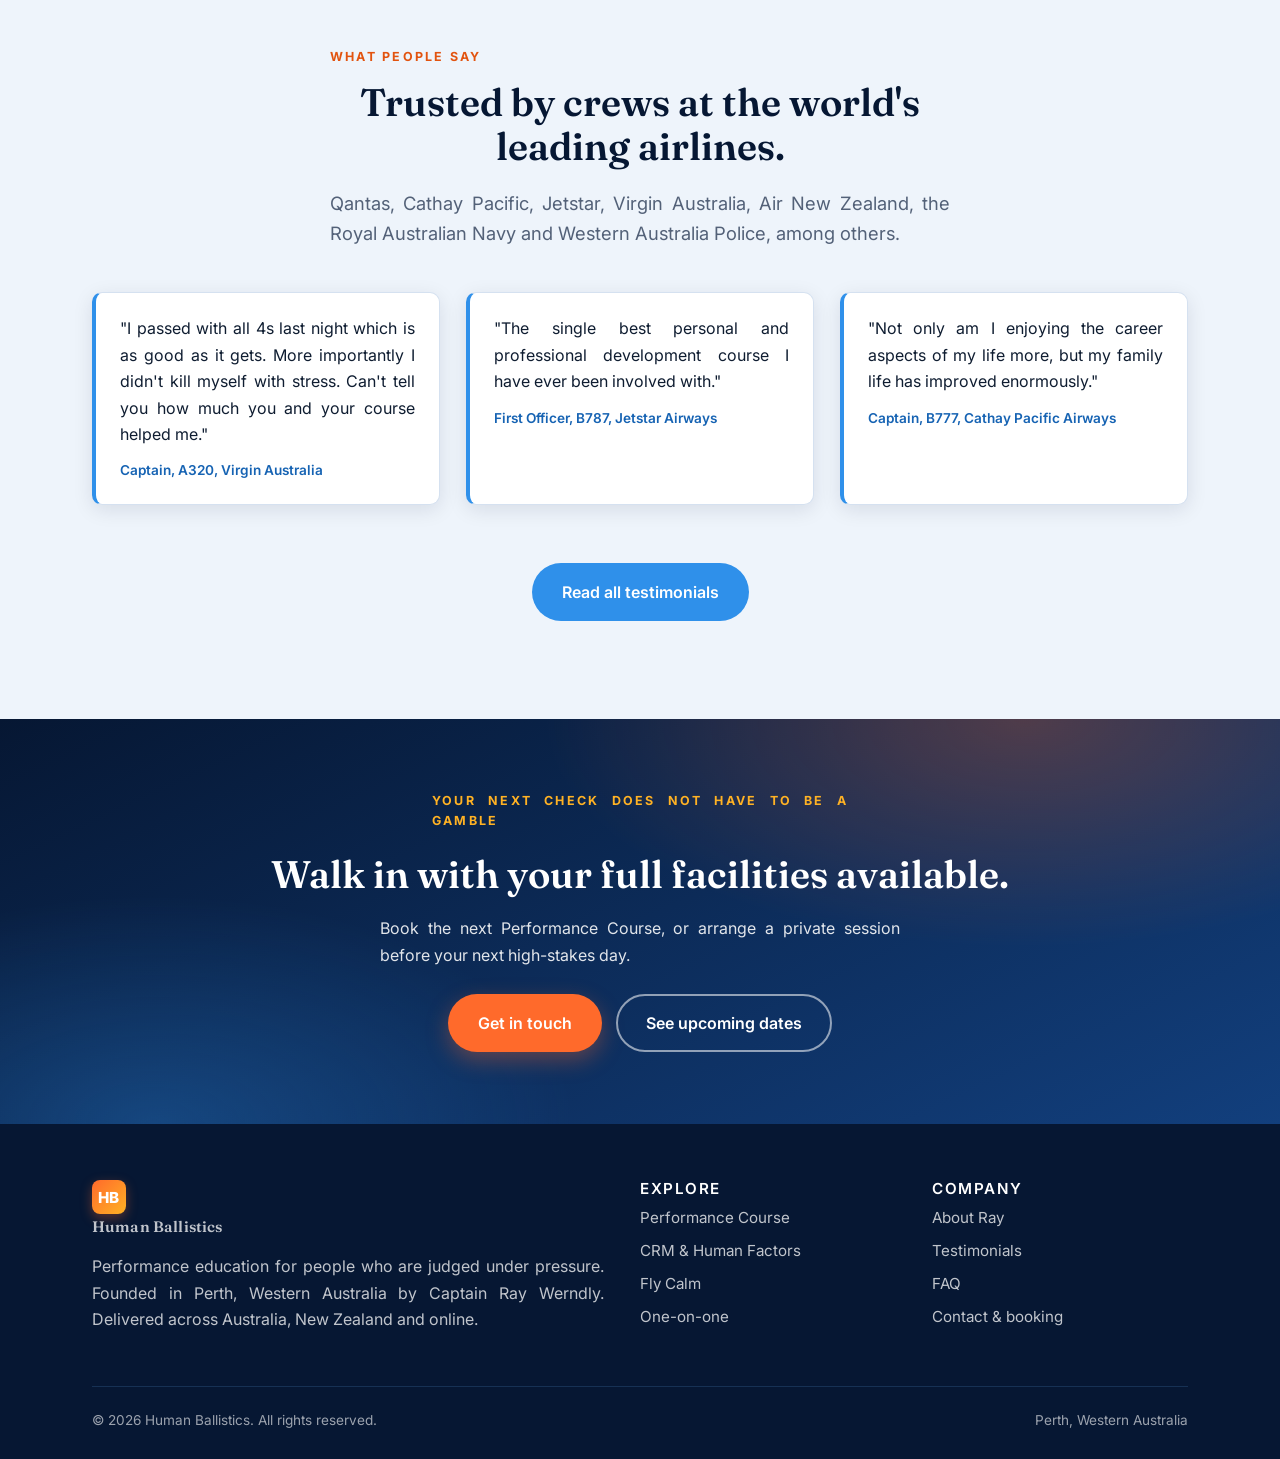
==== commit 1de0f4a8: "Adjust subheading on home page Fix missing closing tag for HTML document." ====
--- a/index.html
+++ b/index.html
@@ -208,4 +208,3 @@
   <script src="js/main.js"></script>
 </body>
 </html>
-Update to home page sub heading
